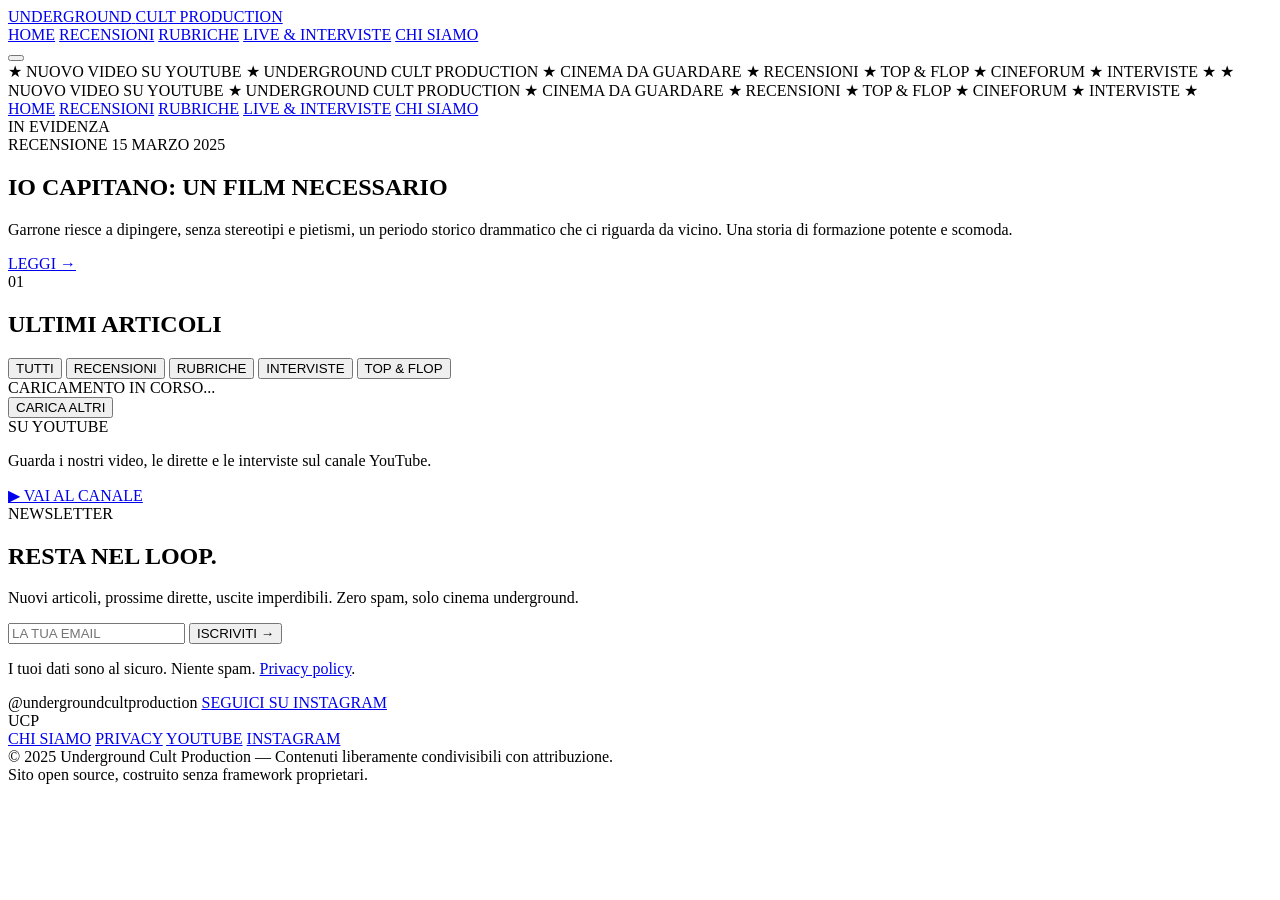
==== index.html @ 0a2b719c "Add files via upload" ====
<!DOCTYPE html>
<html lang="it">
<head>
  <meta charset="UTF-8" />
  <meta name="viewport" content="width=device-width, initial-scale=1.0" />
  <title>Underground Cult Production</title>
  <meta name="description" content="Cinema, recensioni, interviste, top e flop. Cultura cinematografica underground." />
  <link rel="stylesheet" href="css/style.css" />
  <link rel="preconnect" href="https://fonts.googleapis.com">
  <link href="https://fonts.googleapis.com/css2?family=Anton&family=Space+Mono:ital,wght@0,400;0,700;1,400&family=Bebas+Neue&display=swap" rel="stylesheet">
</head>
<body>

  <!-- HEADER -->
  <header class="site-header">
    <div class="header-inner">
      <a href="index.html" class="logo-link">
        <div class="logo-block">
          <span class="logo-top">UNDERGROUND</span>
          <span class="logo-bottom">CULT PRODUCTION</span>
        </div>
      </a>
      <nav class="main-nav">
        <a href="index.html" class="nav-link active">HOME</a>
        <a href="recensioni.html" class="nav-link">RECENSIONI</a>
        <a href="rubriche.html" class="nav-link">RUBRICHE</a>
        <a href="live.html" class="nav-link">LIVE &amp; INTERVISTE</a>
        <a href="about.html" class="nav-link">CHI SIAMO</a>
      </nav>
      <button class="hamburger" id="hamburger" aria-label="Menu">
        <span></span><span></span><span></span>
      </button>
    </div>
    <div class="ticker-wrap">
      <div class="ticker-inner" id="ticker">
        <span>★ NUOVO VIDEO SU YOUTUBE ★ UNDERGROUND CULT PRODUCTION ★ CINEMA DA GUARDARE ★ RECENSIONI ★ TOP &amp; FLOP ★ CINEFORUM ★ INTERVISTE ★ </span>
        <span>★ NUOVO VIDEO SU YOUTUBE ★ UNDERGROUND CULT PRODUCTION ★ CINEMA DA GUARDARE ★ RECENSIONI ★ TOP &amp; FLOP ★ CINEFORUM ★ INTERVISTE ★ </span>
      </div>
    </div>
  </header>

  <!-- MOBILE NAV -->
  <nav class="mobile-nav" id="mobileNav">
    <a href="index.html">HOME</a>
    <a href="recensioni.html">RECENSIONI</a>
    <a href="rubriche.html">RUBRICHE</a>
    <a href="live.html">LIVE &amp; INTERVISTE</a>
    <a href="about.html">CHI SIAMO</a>
  </nav>

  <main class="site-main">

    <!-- HERO POST (featured) -->
    <section class="hero-section" id="heroSection">
      <div class="hero-label">IN EVIDENZA</div>
      <div class="hero-content">
        <div class="hero-meta">
          <span class="tag" data-cat="recensione">RECENSIONE</span>
          <span class="hero-date" id="heroDate">15 MARZO 2025</span>
        </div>
        <h1 class="hero-title" id="heroTitle">IO CAPITANO: UN FILM NECESSARIO</h1>
        <p class="hero-excerpt" id="heroExcerpt">Garrone riesce a dipingere, senza stereotipi e pietismi, un periodo storico drammatico che ci riguarda da vicino. Una storia di formazione potente e scomoda.</p>
        <a href="#" class="btn-primary" id="heroLink">LEGGI →</a>
      </div>
      <div class="hero-number">01</div>
    </section>

    <!-- POST GRID -->
    <section class="posts-section">
      <div class="section-header">
        <h2 class="section-title">ULTIMI ARTICOLI</h2>
        <div class="section-line"></div>
      </div>
      <div class="filter-bar">
        <button class="filter-btn active" data-filter="all">TUTTI</button>
        <button class="filter-btn" data-filter="recensione">RECENSIONI</button>
        <button class="filter-btn" data-filter="rubrica">RUBRICHE</button>
        <button class="filter-btn" data-filter="intervista">INTERVISTE</button>
        <button class="filter-btn" data-filter="top-flop">TOP &amp; FLOP</button>
      </div>
      <div class="posts-grid" id="postsGrid">
        <!-- Posts inserted by JS -->
        <div class="loading-posts">CARICAMENTO IN CORSO...</div>
      </div>
      <div class="load-more-wrap">
        <button class="btn-secondary" id="loadMoreBtn">CARICA ALTRI</button>
      </div>
    </section>

    <!-- YOUTUBE SECTION -->
    <section class="yt-section">
      <div class="yt-label">SU YOUTUBE</div>
      <div class="yt-content">
        <p class="yt-cta">Guarda i nostri video, le dirette e le interviste sul canale YouTube.</p>
        <a href="https://www.youtube.com/@undergroundcultproduction" target="_blank" rel="noopener" class="btn-primary yt-btn">
          ▶ VAI AL CANALE
        </a>
      </div>
    </section>

    <!-- NEWSLETTER SECTION -->
    <section class="newsletter-section" id="newsletter">
      <div class="newsletter-inner">
        <div class="nl-label">NEWSLETTER</div>
        <h2 class="nl-title">RESTA NEL LOOP.</h2>
        <p class="nl-text">Nuovi articoli, prossime dirette, uscite imperdibili. Zero spam, solo cinema underground.</p>
        <!-- Mailchimp embed goes here — sostituisci con il tuo form Mailchimp -->
        <div id="mc_embed_signup">
          <form action="MAILCHIMP_ACTION_URL" method="post" id="mc-embedded-subscribe-form" name="mc-embedded-subscribe-form" class="nl-form" target="_blank" novalidate>
            <input type="email" name="EMAIL" class="nl-input" id="mce-EMAIL" placeholder="LA TUA EMAIL" required>
            <!-- Anti-bot honeypot -->
            <div style="position:absolute;left:-5000px;" aria-hidden="true">
              <input type="text" name="b_XXXX_XXXX" tabindex="-1" value="">
            </div>
            <button type="submit" class="btn-primary nl-submit">ISCRIVITI →</button>
          </form>
          <p class="nl-privacy">I tuoi dati sono al sicuro. Niente spam. <a href="privacy.html">Privacy policy</a>.</p>
        </div>
      </div>
    </section>

    <!-- INSTAGRAM SECTION -->
    <section class="ig-section">
      <div class="ig-inner">
        <span class="ig-handle">@undergroundcultproduction</span>
        <a href="https://instagram.com/underground.cult.production/" target="_blank" rel="noopener" class="btn-secondary">SEGUICI SU INSTAGRAM</a>
      </div>
    </section>

  </main>

  <!-- FOOTER -->
  <footer class="site-footer">
    <div class="footer-inner">
      <div class="footer-logo">UCP</div>
      <div class="footer-links">
        <a href="about.html">CHI SIAMO</a>
        <a href="privacy.html">PRIVACY</a>
        <a href="https://www.youtube.com/@undergroundcultproduction" target="_blank">YOUTUBE</a>
        <a href="https://instagram.com/underground.cult.production/" target="_blank">INSTAGRAM</a>
      </div>
      <div class="footer-copy">
        © 2025 Underground Cult Production — Contenuti liberamente condivisibili con attribuzione.<br>
        <span class="footer-oss">Sito open source, costruito senza framework proprietari.</span>
      </div>
    </div>
  </footer>

  <script src="js/posts.js"></script>
  <script src="js/main.js"></script>
</body>
</html>
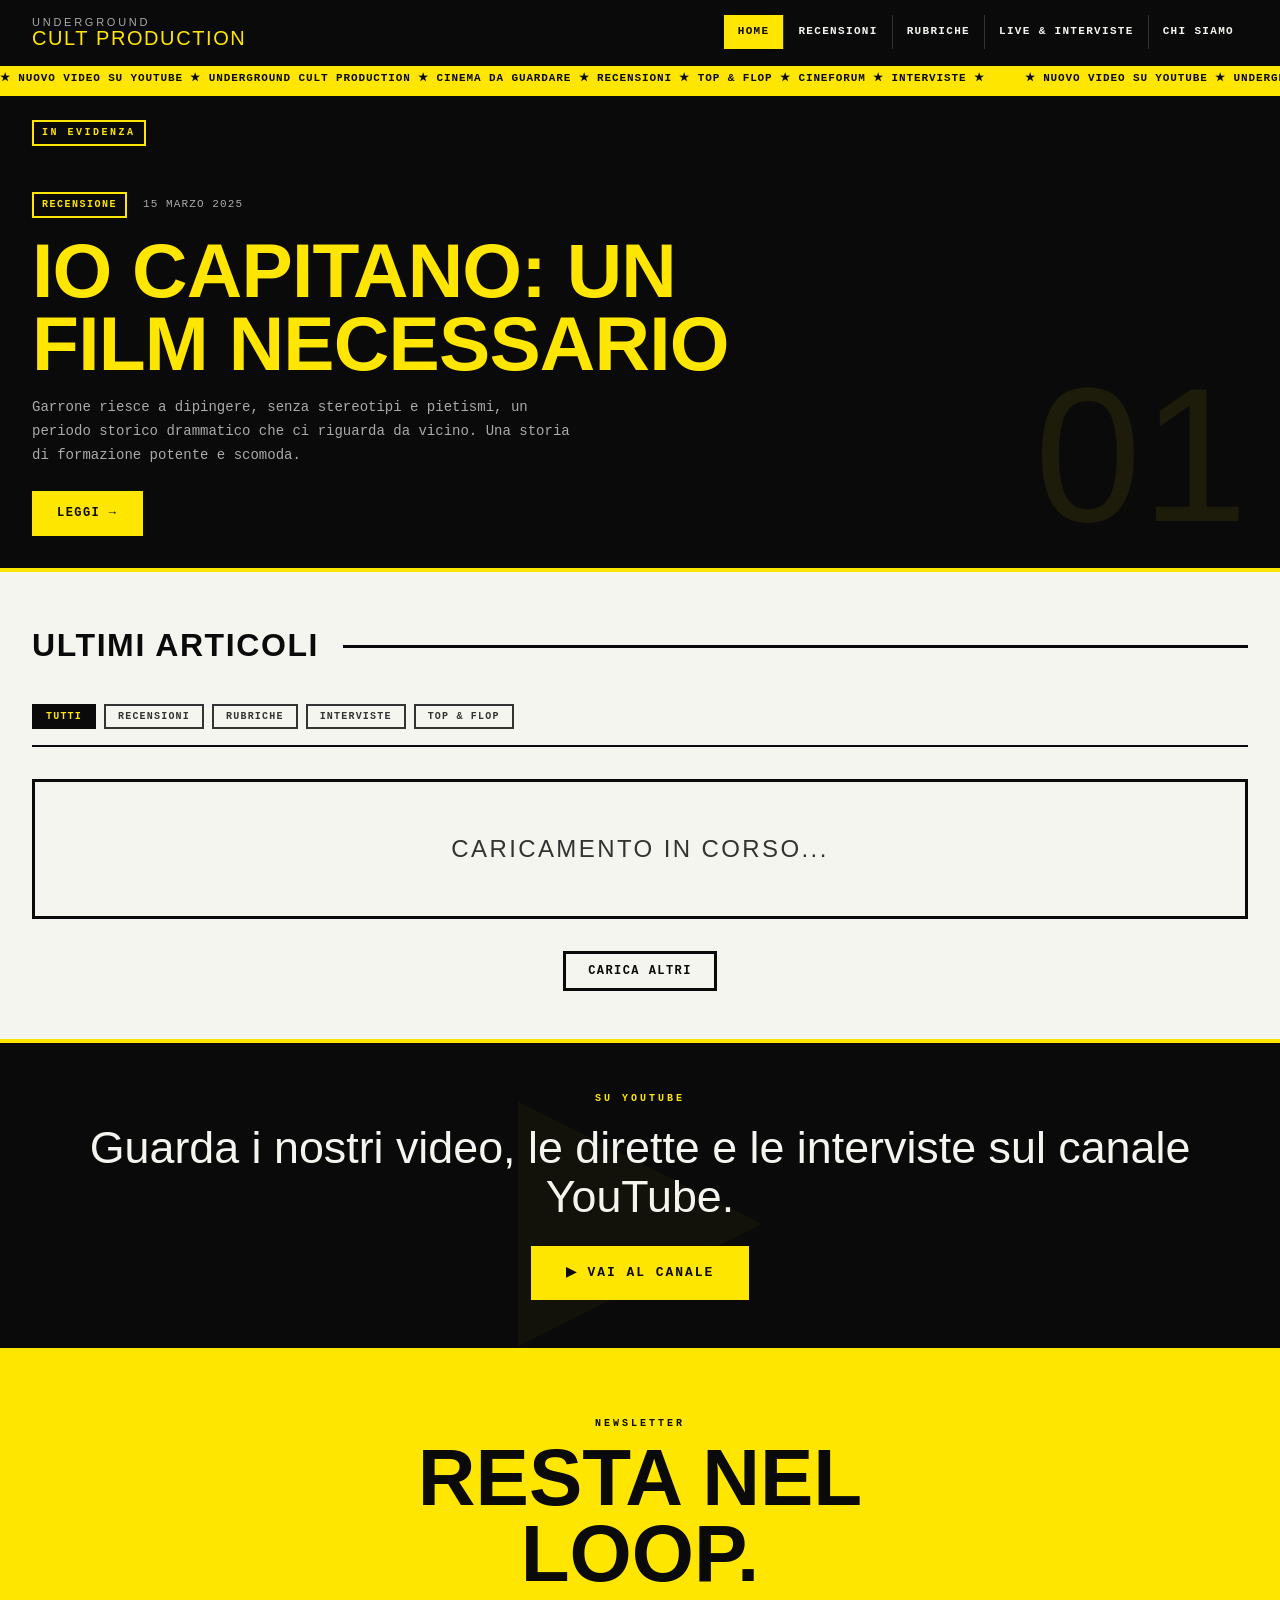
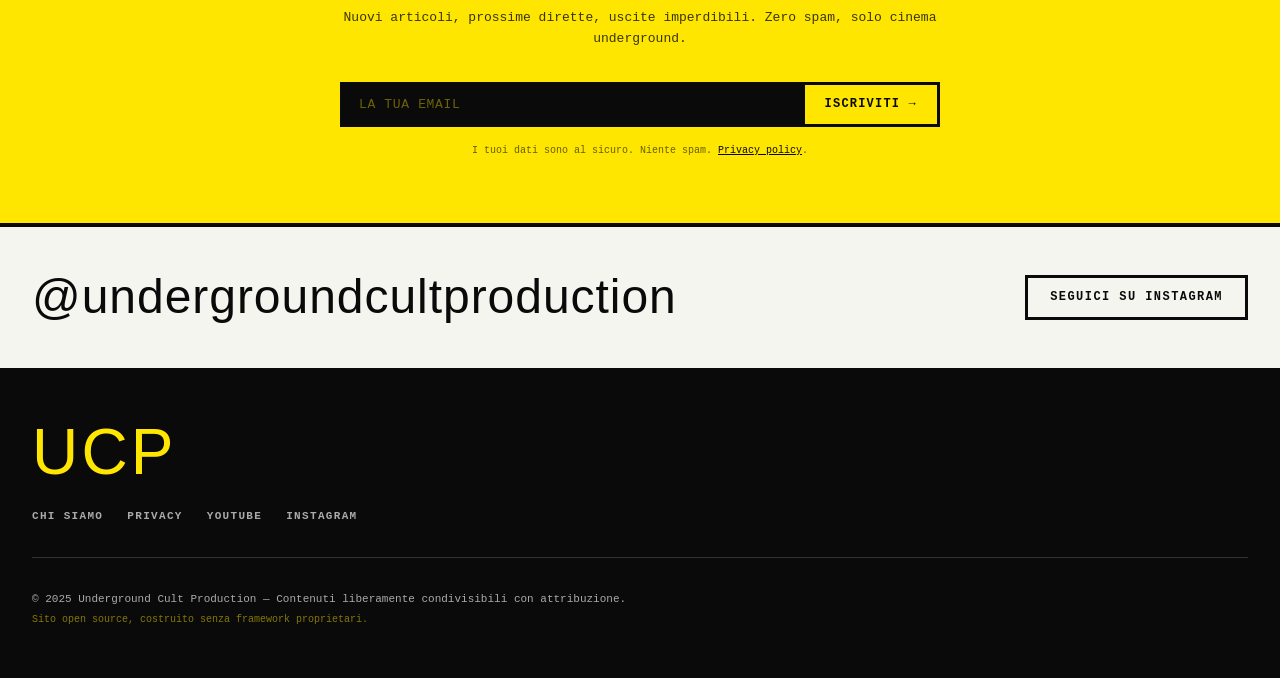
==== commit 617f733c: "Fix stylesheet link path in index.html" ====
--- a/index.html
+++ b/index.html
@@ -5,7 +5,7 @@
   <meta name="viewport" content="width=device-width, initial-scale=1.0" />
   <title>Underground Cult Production</title>
   <meta name="description" content="Cinema, recensioni, interviste, top e flop. Cultura cinematografica underground." />
-  <link rel="stylesheet" href="css/style.css" />
+  <link rel="stylesheet" href="style.css" />
   <link rel="preconnect" href="https://fonts.googleapis.com">
   <link href="https://fonts.googleapis.com/css2?family=Anton&family=Space+Mono:ital,wght@0,400;0,700;1,400&family=Bebas+Neue&display=swap" rel="stylesheet">
 </head>
--- a/style.css
+++ b/style.css
@@ -0,0 +1,943 @@
+/* ============================================
+   UNDERGROUND CULT PRODUCTION — STYLESHEET
+   Stile: Factory Records / Fanzine / Brutalist
+   Colori: Giallo #FFE600, Nero #0A0A0A, Bianco #F5F5F0
+   ============================================ */
+
+:root {
+  --yellow: #FFE600;
+  --yellow-dark: #E6CE00;
+  --black: #0A0A0A;
+  --white: #F5F5F0;
+  --grey: #1A1A1A;
+  --grey-mid: #333333;
+  --grey-light: #AAAAAA;
+  --font-display: 'Anton', 'Bebas Neue', impact, sans-serif;
+  --font-mono: 'Space Mono', 'Courier New', monospace;
+  --border: 3px solid var(--black);
+  --transition: 0.18s cubic-bezier(0.25, 0.46, 0.45, 0.94);
+}
+
+*, *::before, *::after {
+  box-sizing: border-box;
+  margin: 0;
+  padding: 0;
+}
+
+html {
+  scroll-behavior: smooth;
+}
+
+body {
+  background-color: var(--white);
+  color: var(--black);
+  font-family: var(--font-mono);
+  font-size: 15px;
+  line-height: 1.6;
+  overflow-x: hidden;
+}
+
+a {
+  color: inherit;
+  text-decoration: none;
+}
+
+img {
+  max-width: 100%;
+  display: block;
+}
+
+/* ============================================
+   HEADER
+   ============================================ */
+
+.site-header {
+  position: sticky;
+  top: 0;
+  z-index: 100;
+  background: var(--black);
+  border-bottom: 4px solid var(--yellow);
+}
+
+.header-inner {
+  display: flex;
+  align-items: center;
+  justify-content: space-between;
+  padding: 0 2rem;
+  height: 64px;
+  max-width: 1400px;
+  margin: 0 auto;
+}
+
+.logo-link {
+  text-decoration: none;
+  flex-shrink: 0;
+}
+
+.logo-block {
+  display: flex;
+  flex-direction: column;
+  line-height: 1;
+}
+
+.logo-top {
+  font-family: var(--font-display);
+  font-size: 11px;
+  letter-spacing: 0.25em;
+  color: var(--grey-light);
+}
+
+.logo-bottom {
+  font-family: var(--font-display);
+  font-size: 20px;
+  letter-spacing: 0.08em;
+  color: var(--yellow);
+}
+
+.main-nav {
+  display: flex;
+  gap: 0;
+  align-items: center;
+}
+
+.nav-link {
+  font-family: var(--font-mono);
+  font-size: 11px;
+  font-weight: 700;
+  letter-spacing: 0.12em;
+  color: var(--white);
+  padding: 8px 14px;
+  transition: background var(--transition), color var(--transition);
+  border-left: 1px solid var(--grey-mid);
+  white-space: nowrap;
+}
+
+.nav-link:first-child { border-left: none; }
+
+.nav-link:hover,
+.nav-link.active {
+  background: var(--yellow);
+  color: var(--black);
+}
+
+.hamburger {
+  display: none;
+  flex-direction: column;
+  gap: 5px;
+  background: none;
+  border: none;
+  cursor: pointer;
+  padding: 6px;
+}
+
+.hamburger span {
+  display: block;
+  width: 24px;
+  height: 2px;
+  background: var(--yellow);
+}
+
+/* TICKER */
+.ticker-wrap {
+  overflow: hidden;
+  background: var(--yellow);
+  height: 28px;
+  display: flex;
+  align-items: center;
+  border-top: 2px solid var(--black);
+}
+
+.ticker-inner {
+  display: flex;
+  white-space: nowrap;
+  animation: ticker 30s linear infinite;
+}
+
+.ticker-inner span {
+  font-family: var(--font-mono);
+  font-size: 11px;
+  font-weight: 700;
+  letter-spacing: 0.08em;
+  color: var(--black);
+  padding-right: 40px;
+}
+
+@keyframes ticker {
+  0%   { transform: translateX(0); }
+  100% { transform: translateX(-50%); }
+}
+
+/* MOBILE NAV */
+.mobile-nav {
+  display: none;
+  flex-direction: column;
+  background: var(--black);
+  border-bottom: 3px solid var(--yellow);
+  position: fixed;
+  top: 96px;
+  left: 0;
+  right: 0;
+  z-index: 99;
+}
+
+.mobile-nav.open {
+  display: flex;
+}
+
+.mobile-nav a {
+  font-family: var(--font-mono);
+  font-size: 13px;
+  font-weight: 700;
+  letter-spacing: 0.1em;
+  color: var(--white);
+  padding: 16px 2rem;
+  border-bottom: 1px solid var(--grey-mid);
+}
+
+.mobile-nav a:hover {
+  background: var(--yellow);
+  color: var(--black);
+}
+
+/* ============================================
+   HERO SECTION
+   ============================================ */
+
+.hero-section {
+  background: var(--black);
+  color: var(--white);
+  padding: 3rem 2rem 2rem;
+  max-width: 1400px;
+  margin: 0 auto;
+  display: grid;
+  grid-template-columns: 1fr auto;
+  align-items: end;
+  gap: 2rem;
+  position: relative;
+  border-bottom: 4px solid var(--yellow);
+  min-height: 320px;
+}
+
+.hero-label {
+  position: absolute;
+  top: 1.5rem;
+  left: 2rem;
+  font-family: var(--font-mono);
+  font-size: 10px;
+  font-weight: 700;
+  letter-spacing: 0.25em;
+  color: var(--yellow);
+  border: 2px solid var(--yellow);
+  padding: 3px 8px;
+}
+
+.hero-content {
+  padding-top: 3rem;
+}
+
+.hero-meta {
+  display: flex;
+  align-items: center;
+  gap: 1rem;
+  margin-bottom: 1rem;
+}
+
+.hero-date {
+  font-family: var(--font-mono);
+  font-size: 11px;
+  color: var(--grey-light);
+  letter-spacing: 0.1em;
+}
+
+.hero-title {
+  font-family: var(--font-display);
+  font-size: clamp(2.5rem, 6vw, 5rem);
+  line-height: 0.95;
+  letter-spacing: -0.01em;
+  color: var(--yellow);
+  margin-bottom: 1rem;
+  max-width: 700px;
+}
+
+.hero-excerpt {
+  font-family: var(--font-mono);
+  font-size: 14px;
+  line-height: 1.7;
+  color: var(--grey-light);
+  max-width: 560px;
+  margin-bottom: 1.5rem;
+}
+
+.hero-number {
+  font-family: var(--font-display);
+  font-size: clamp(6rem, 15vw, 13rem);
+  line-height: 0.85;
+  color: rgba(255, 230, 0, 0.08);
+  user-select: none;
+  flex-shrink: 0;
+}
+
+/* ============================================
+   BUTTONS
+   ============================================ */
+
+.btn-primary {
+  display: inline-block;
+  font-family: var(--font-mono);
+  font-size: 12px;
+  font-weight: 700;
+  letter-spacing: 0.12em;
+  background: var(--yellow);
+  color: var(--black);
+  padding: 10px 22px;
+  border: 3px solid var(--yellow);
+  cursor: pointer;
+  transition: background var(--transition), color var(--transition);
+  text-decoration: none;
+}
+
+.btn-primary:hover {
+  background: var(--black);
+  color: var(--yellow);
+}
+
+.btn-secondary {
+  display: inline-block;
+  font-family: var(--font-mono);
+  font-size: 12px;
+  font-weight: 700;
+  letter-spacing: 0.12em;
+  background: transparent;
+  color: var(--black);
+  padding: 10px 22px;
+  border: 3px solid var(--black);
+  cursor: pointer;
+  transition: background var(--transition), color var(--transition);
+  text-decoration: none;
+}
+
+.btn-secondary:hover {
+  background: var(--black);
+  color: var(--yellow);
+}
+
+/* ============================================
+   TAGS / CATEGORIE
+   ============================================ */
+
+.tag {
+  display: inline-block;
+  font-family: var(--font-mono);
+  font-size: 10px;
+  font-weight: 700;
+  letter-spacing: 0.15em;
+  padding: 3px 8px;
+  border: 2px solid currentColor;
+}
+
+.tag[data-cat="recensione"] { color: var(--yellow); border-color: var(--yellow); }
+.tag[data-cat="rubrica"]    { color: #00CFFF; border-color: #00CFFF; }
+.tag[data-cat="intervista"] { color: #FF6B6B; border-color: #FF6B6B; }
+.tag[data-cat="top-flop"]   { color: #7CFC00; border-color: #7CFC00; }
+.tag[data-cat="live"]       { color: #FF8C00; border-color: #FF8C00; }
+
+/* on white backgrounds */
+.posts-grid .tag[data-cat="recensione"] { color: var(--black); background: var(--yellow); border-color: var(--black); }
+.posts-grid .tag[data-cat="rubrica"]    { color: var(--white); background: #0088AA; border-color: #005577; }
+.posts-grid .tag[data-cat="intervista"] { color: var(--white); background: #CC2222; border-color: #881111; }
+.posts-grid .tag[data-cat="top-flop"]  { color: var(--black); background: #7CFC00; border-color: #448800; }
+.posts-grid .tag[data-cat="live"]      { color: var(--white); background: #CC6600; border-color: #884400; }
+
+/* ============================================
+   POSTS SECTION
+   ============================================ */
+
+.posts-section {
+  max-width: 1400px;
+  margin: 0 auto;
+  padding: 3rem 2rem;
+}
+
+.section-header {
+  display: flex;
+  align-items: center;
+  gap: 1.5rem;
+  margin-bottom: 2rem;
+}
+
+.section-title {
+  font-family: var(--font-display);
+  font-size: 2rem;
+  letter-spacing: 0.05em;
+  white-space: nowrap;
+  flex-shrink: 0;
+}
+
+.section-line {
+  flex: 1;
+  height: 3px;
+  background: var(--black);
+}
+
+/* FILTER BAR */
+.filter-bar {
+  display: flex;
+  flex-wrap: wrap;
+  gap: 8px;
+  margin-bottom: 2rem;
+  border-bottom: 2px solid var(--black);
+  padding-bottom: 1rem;
+}
+
+.filter-btn {
+  font-family: var(--font-mono);
+  font-size: 10px;
+  font-weight: 700;
+  letter-spacing: 0.12em;
+  background: none;
+  border: 2px solid var(--grey-mid);
+  color: var(--grey-mid);
+  padding: 5px 12px;
+  cursor: pointer;
+  transition: all var(--transition);
+}
+
+.filter-btn:hover,
+.filter-btn.active {
+  background: var(--black);
+  color: var(--yellow);
+  border-color: var(--black);
+}
+
+/* POSTS GRID */
+.posts-grid {
+  display: grid;
+  grid-template-columns: repeat(auto-fill, minmax(300px, 1fr));
+  gap: 0;
+  border: 3px solid var(--black);
+}
+
+.post-card {
+  border: 1px solid var(--black);
+  background: var(--white);
+  display: flex;
+  flex-direction: column;
+  transition: background var(--transition);
+  cursor: pointer;
+}
+
+.post-card:hover {
+  background: var(--yellow);
+}
+
+.post-card:hover .post-title {
+  color: var(--black);
+}
+
+.post-card:hover .post-excerpt {
+  color: var(--black);
+}
+
+.post-img-wrap {
+  aspect-ratio: 16/9;
+  overflow: hidden;
+  background: var(--grey);
+  border-bottom: 2px solid var(--black);
+  position: relative;
+}
+
+.post-img-wrap img {
+  width: 100%;
+  height: 100%;
+  object-fit: cover;
+  transition: transform 0.4s ease;
+}
+
+.post-card:hover .post-img-wrap img {
+  transform: scale(1.04);
+}
+
+.post-img-placeholder {
+  width: 100%;
+  height: 100%;
+  display: flex;
+  align-items: center;
+  justify-content: center;
+  font-family: var(--font-display);
+  font-size: 4rem;
+  color: var(--yellow);
+  background: var(--black);
+  letter-spacing: 0.05em;
+}
+
+.post-body {
+  padding: 1.2rem;
+  flex: 1;
+  display: flex;
+  flex-direction: column;
+  gap: 0.5rem;
+}
+
+.post-meta {
+  display: flex;
+  align-items: center;
+  justify-content: space-between;
+  gap: 0.5rem;
+}
+
+.post-date {
+  font-family: var(--font-mono);
+  font-size: 10px;
+  letter-spacing: 0.08em;
+  color: var(--grey-mid);
+}
+
+.post-title {
+  font-family: var(--font-display);
+  font-size: 1.35rem;
+  line-height: 1.1;
+  letter-spacing: 0.02em;
+  flex: 1;
+}
+
+.post-excerpt {
+  font-family: var(--font-mono);
+  font-size: 12px;
+  line-height: 1.6;
+  color: var(--grey-mid);
+  display: -webkit-box;
+  -webkit-line-clamp: 3;
+  -webkit-box-orient: vertical;
+  overflow: hidden;
+}
+
+.post-footer {
+  padding: 0.8rem 1.2rem;
+  border-top: 2px solid var(--black);
+  display: flex;
+  justify-content: flex-end;
+}
+
+.post-read-link {
+  font-family: var(--font-mono);
+  font-size: 11px;
+  font-weight: 700;
+  letter-spacing: 0.1em;
+  color: var(--black);
+  transition: color var(--transition);
+}
+
+.post-card:hover .post-read-link {
+  color: var(--black);
+}
+
+.loading-posts {
+  grid-column: 1 / -1;
+  padding: 3rem;
+  text-align: center;
+  font-family: var(--font-display);
+  font-size: 1.5rem;
+  letter-spacing: 0.1em;
+  color: var(--grey-mid);
+  animation: blink 1.2s infinite;
+}
+
+@keyframes blink { 0%,100%{opacity:1} 50%{opacity:0.3} }
+
+.load-more-wrap {
+  margin-top: 2rem;
+  text-align: center;
+}
+
+/* ============================================
+   YOUTUBE SECTION
+   ============================================ */
+
+.yt-section {
+  background: var(--black);
+  border-top: 4px solid var(--yellow);
+  border-bottom: 4px solid var(--yellow);
+  padding: 3rem 2rem;
+  text-align: center;
+  position: relative;
+  overflow: hidden;
+}
+
+.yt-label {
+  font-family: var(--font-mono);
+  font-size: 10px;
+  font-weight: 700;
+  letter-spacing: 0.3em;
+  color: var(--yellow);
+  margin-bottom: 1rem;
+}
+
+.yt-section::before {
+  content: "▶";
+  position: absolute;
+  font-size: 20rem;
+  color: rgba(255,230,0,0.03);
+  top: 50%;
+  left: 50%;
+  transform: translate(-50%,-50%);
+  pointer-events: none;
+  font-family: sans-serif;
+}
+
+.yt-content {
+  position: relative;
+  z-index: 1;
+}
+
+.yt-cta {
+  font-family: var(--font-display);
+  font-size: clamp(1.5rem, 4vw, 2.8rem);
+  color: var(--white);
+  margin-bottom: 1.5rem;
+  line-height: 1.1;
+}
+
+.yt-btn {
+  font-size: 13px;
+  padding: 14px 32px;
+  letter-spacing: 0.15em;
+}
+
+/* ============================================
+   NEWSLETTER
+   ============================================ */
+
+.newsletter-section {
+  background: var(--yellow);
+  padding: 4rem 2rem;
+  border-bottom: 4px solid var(--black);
+}
+
+.newsletter-inner {
+  max-width: 600px;
+  margin: 0 auto;
+  text-align: center;
+}
+
+.nl-label {
+  font-family: var(--font-mono);
+  font-size: 10px;
+  font-weight: 700;
+  letter-spacing: 0.3em;
+  color: var(--black);
+  margin-bottom: 0.5rem;
+}
+
+.nl-title {
+  font-family: var(--font-display);
+  font-size: clamp(2.5rem, 7vw, 5rem);
+  color: var(--black);
+  line-height: 0.95;
+  margin-bottom: 1rem;
+}
+
+.nl-text {
+  font-family: var(--font-mono);
+  font-size: 13px;
+  color: var(--black);
+  margin-bottom: 2rem;
+  opacity: 0.8;
+}
+
+.nl-form {
+  display: flex;
+  gap: 0;
+  border: 3px solid var(--black);
+  overflow: hidden;
+}
+
+.nl-input {
+  flex: 1;
+  font-family: var(--font-mono);
+  font-size: 13px;
+  padding: 12px 16px;
+  border: none;
+  background: var(--black);
+  color: var(--yellow);
+  outline: none;
+  letter-spacing: 0.05em;
+}
+
+.nl-input::placeholder { color: rgba(255,230,0,0.4); }
+
+.nl-submit {
+  border: none;
+  padding: 12px 20px;
+  font-size: 12px;
+  letter-spacing: 0.1em;
+  cursor: pointer;
+  flex-shrink: 0;
+}
+
+.nl-privacy {
+  font-family: var(--font-mono);
+  font-size: 10px;
+  color: rgba(0,0,0,0.6);
+  margin-top: 1rem;
+}
+
+.nl-privacy a {
+  text-decoration: underline;
+  color: var(--black);
+}
+
+/* ============================================
+   INSTAGRAM SECTION
+   ============================================ */
+
+.ig-section {
+  background: var(--white);
+  padding: 2rem;
+  border-bottom: 4px solid var(--black);
+}
+
+.ig-inner {
+  max-width: 1400px;
+  margin: 0 auto;
+  display: flex;
+  align-items: center;
+  justify-content: space-between;
+  gap: 1rem;
+  flex-wrap: wrap;
+}
+
+.ig-handle {
+  font-family: var(--font-display);
+  font-size: clamp(1.5rem, 4vw, 3rem);
+  letter-spacing: 0.02em;
+}
+
+/* ============================================
+   FOOTER
+   ============================================ */
+
+.site-footer {
+  background: var(--black);
+  color: var(--white);
+  padding: 3rem 2rem;
+}
+
+.footer-inner {
+  max-width: 1400px;
+  margin: 0 auto;
+}
+
+.footer-logo {
+  font-family: var(--font-display);
+  font-size: 4rem;
+  color: var(--yellow);
+  line-height: 1;
+  margin-bottom: 1.5rem;
+  letter-spacing: 0.05em;
+}
+
+.footer-links {
+  display: flex;
+  flex-wrap: wrap;
+  gap: 1.5rem;
+  margin-bottom: 2rem;
+  border-bottom: 1px solid var(--grey-mid);
+  padding-bottom: 2rem;
+}
+
+.footer-links a {
+  font-family: var(--font-mono);
+  font-size: 11px;
+  font-weight: 700;
+  letter-spacing: 0.12em;
+  color: var(--grey-light);
+  transition: color var(--transition);
+}
+
+.footer-links a:hover { color: var(--yellow); }
+
+.footer-copy {
+  font-family: var(--font-mono);
+  font-size: 11px;
+  color: var(--grey-light);
+  line-height: 1.8;
+}
+
+.footer-oss {
+  color: rgba(255,230,0,0.5);
+  font-size: 10px;
+}
+
+/* ============================================
+   POST PAGE
+   ============================================ */
+
+.post-page {
+  max-width: 760px;
+  margin: 0 auto;
+  padding: 3rem 2rem 5rem;
+}
+
+.post-page-header {
+  margin-bottom: 2.5rem;
+  border-bottom: 3px solid var(--black);
+  padding-bottom: 2rem;
+}
+
+.post-page-meta {
+  display: flex;
+  align-items: center;
+  gap: 1rem;
+  margin-bottom: 1rem;
+  flex-wrap: wrap;
+}
+
+.post-page-date {
+  font-family: var(--font-mono);
+  font-size: 11px;
+  color: var(--grey-mid);
+  letter-spacing: 0.08em;
+}
+
+.post-page-title {
+  font-family: var(--font-display);
+  font-size: clamp(2rem, 6vw, 4.5rem);
+  line-height: 0.95;
+  letter-spacing: -0.01em;
+  margin-bottom: 1rem;
+}
+
+.post-page-excerpt {
+  font-family: var(--font-mono);
+  font-size: 14px;
+  line-height: 1.7;
+  color: var(--grey-mid);
+  font-style: italic;
+}
+
+.post-page-image {
+  width: 100%;
+  aspect-ratio: 16/9;
+  object-fit: cover;
+  border: 3px solid var(--black);
+  margin: 2rem 0;
+}
+
+.post-page-content {
+  font-family: var(--font-mono);
+  font-size: 14px;
+  line-height: 1.9;
+  color: var(--black);
+}
+
+.post-page-content p { margin-bottom: 1.5em; }
+
+.post-page-content h2 {
+  font-family: var(--font-display);
+  font-size: 2rem;
+  margin: 2rem 0 0.5rem;
+  border-left: 5px solid var(--yellow);
+  padding-left: 1rem;
+}
+
+.post-page-content h3 {
+  font-family: var(--font-display);
+  font-size: 1.4rem;
+  margin: 1.5rem 0 0.5rem;
+}
+
+.post-page-content blockquote {
+  border-left: 5px solid var(--yellow);
+  background: var(--black);
+  color: var(--yellow);
+  padding: 1.2rem 1.5rem;
+  margin: 2rem 0;
+  font-style: italic;
+}
+
+.post-page-content .video-embed {
+  margin: 2rem 0;
+  aspect-ratio: 16/9;
+  position: relative;
+}
+
+.post-page-content .video-embed iframe {
+  width: 100%;
+  height: 100%;
+  border: 3px solid var(--black);
+}
+
+.post-page-content .rating {
+  display: inline-flex;
+  align-items: center;
+  gap: 4px;
+  font-family: var(--font-display);
+  font-size: 1.5rem;
+  background: var(--black);
+  color: var(--yellow);
+  padding: 8px 16px;
+  margin: 1rem 0;
+  border: 3px solid var(--yellow);
+}
+
+.back-link {
+  font-family: var(--font-mono);
+  font-size: 12px;
+  font-weight: 700;
+  letter-spacing: 0.1em;
+  color: var(--black);
+  display: inline-flex;
+  align-items: center;
+  gap: 6px;
+  margin-bottom: 2rem;
+  border-bottom: 2px solid var(--black);
+  padding-bottom: 2px;
+  transition: gap var(--transition);
+}
+
+.back-link:hover { gap: 12px; }
+
+/* ============================================
+   RESPONSIVE
+   ============================================ */
+
+@media (max-width: 768px) {
+  .main-nav { display: none; }
+  .hamburger { display: flex; }
+
+  .hero-section {
+    grid-template-columns: 1fr;
+    min-height: auto;
+  }
+  .hero-number { display: none; }
+
+  .posts-grid {
+    grid-template-columns: 1fr;
+  }
+
+  .nl-form {
+    flex-direction: column;
+  }
+
+  .ig-inner {
+    flex-direction: column;
+    text-align: center;
+  }
+
+  .section-header {
+    flex-direction: column;
+    align-items: flex-start;
+    gap: 0.5rem;
+  }
+
+  .footer-links {
+    flex-direction: column;
+    gap: 1rem;
+  }
+}
+
+@media (max-width: 480px) {
+  .header-inner { padding: 0 1rem; }
+  .posts-section { padding: 2rem 1rem; }
+  .hero-section { padding: 2rem 1rem 1.5rem; }
+}
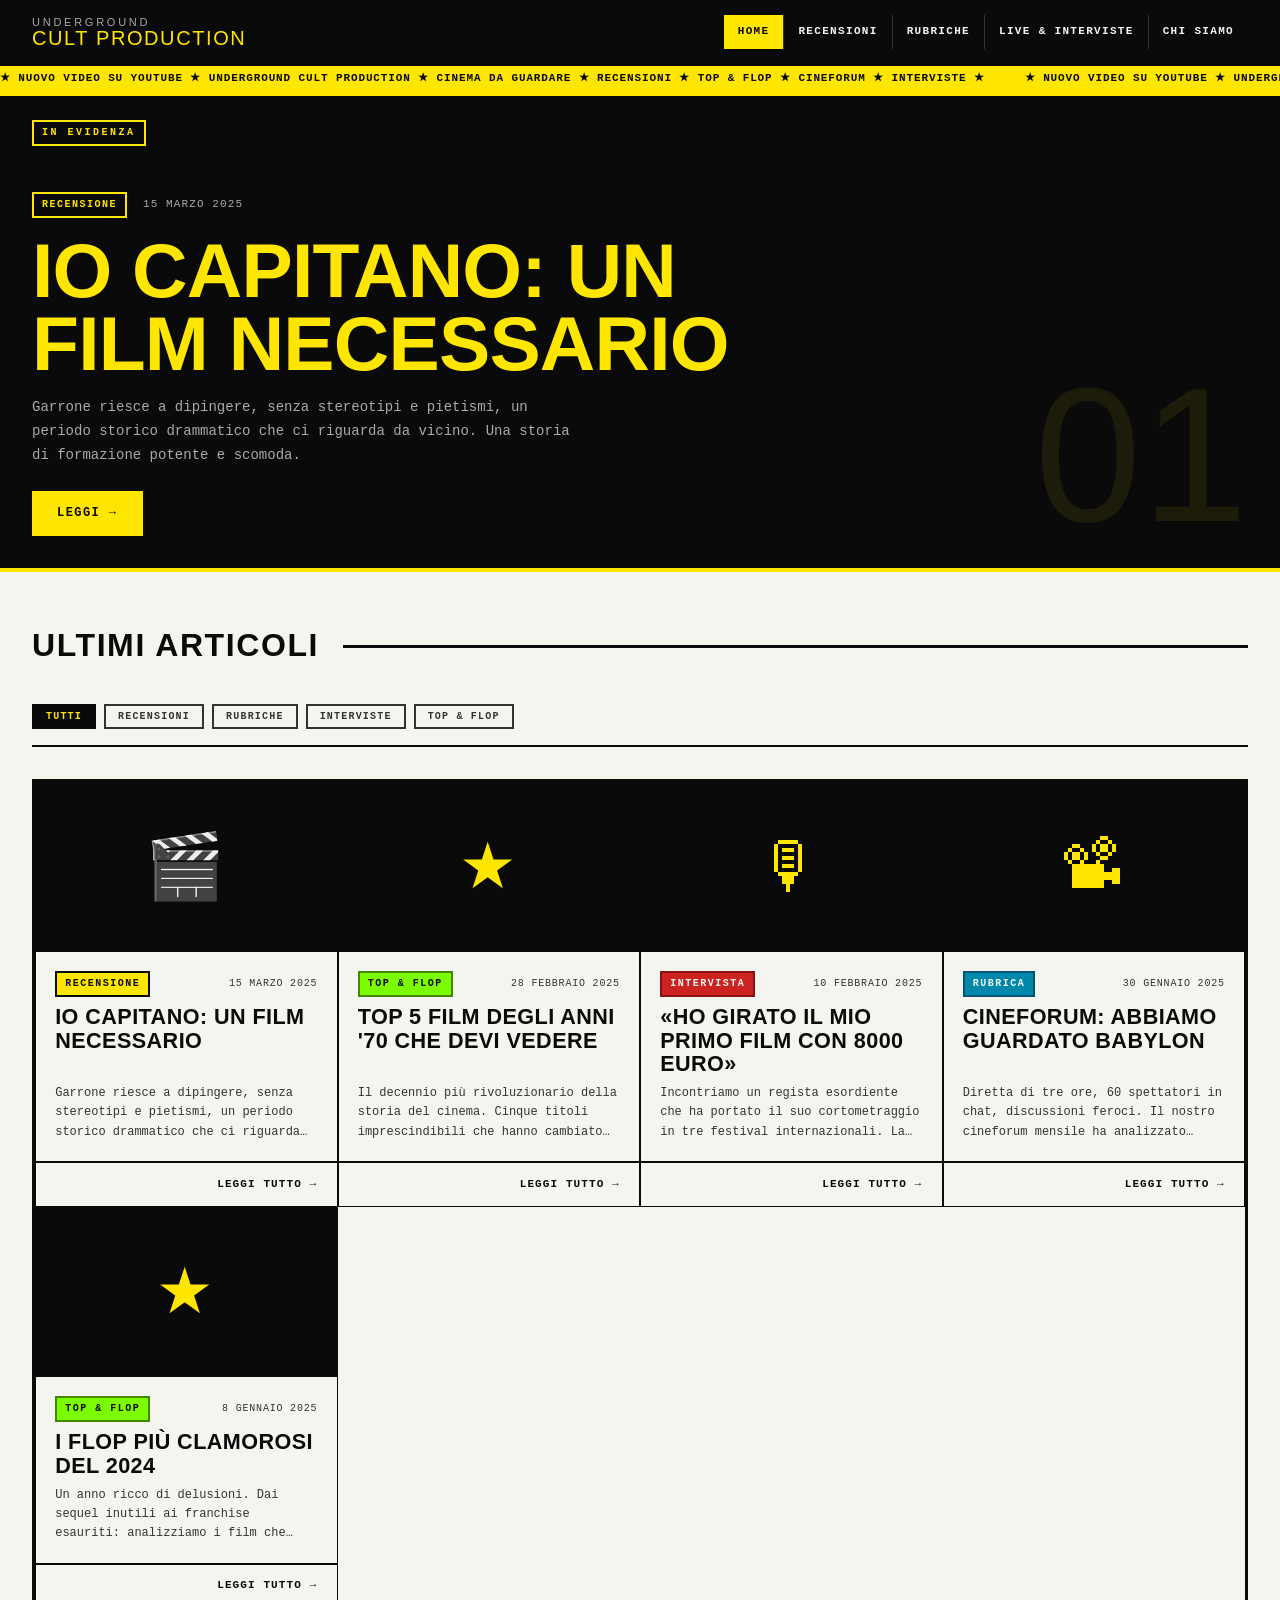
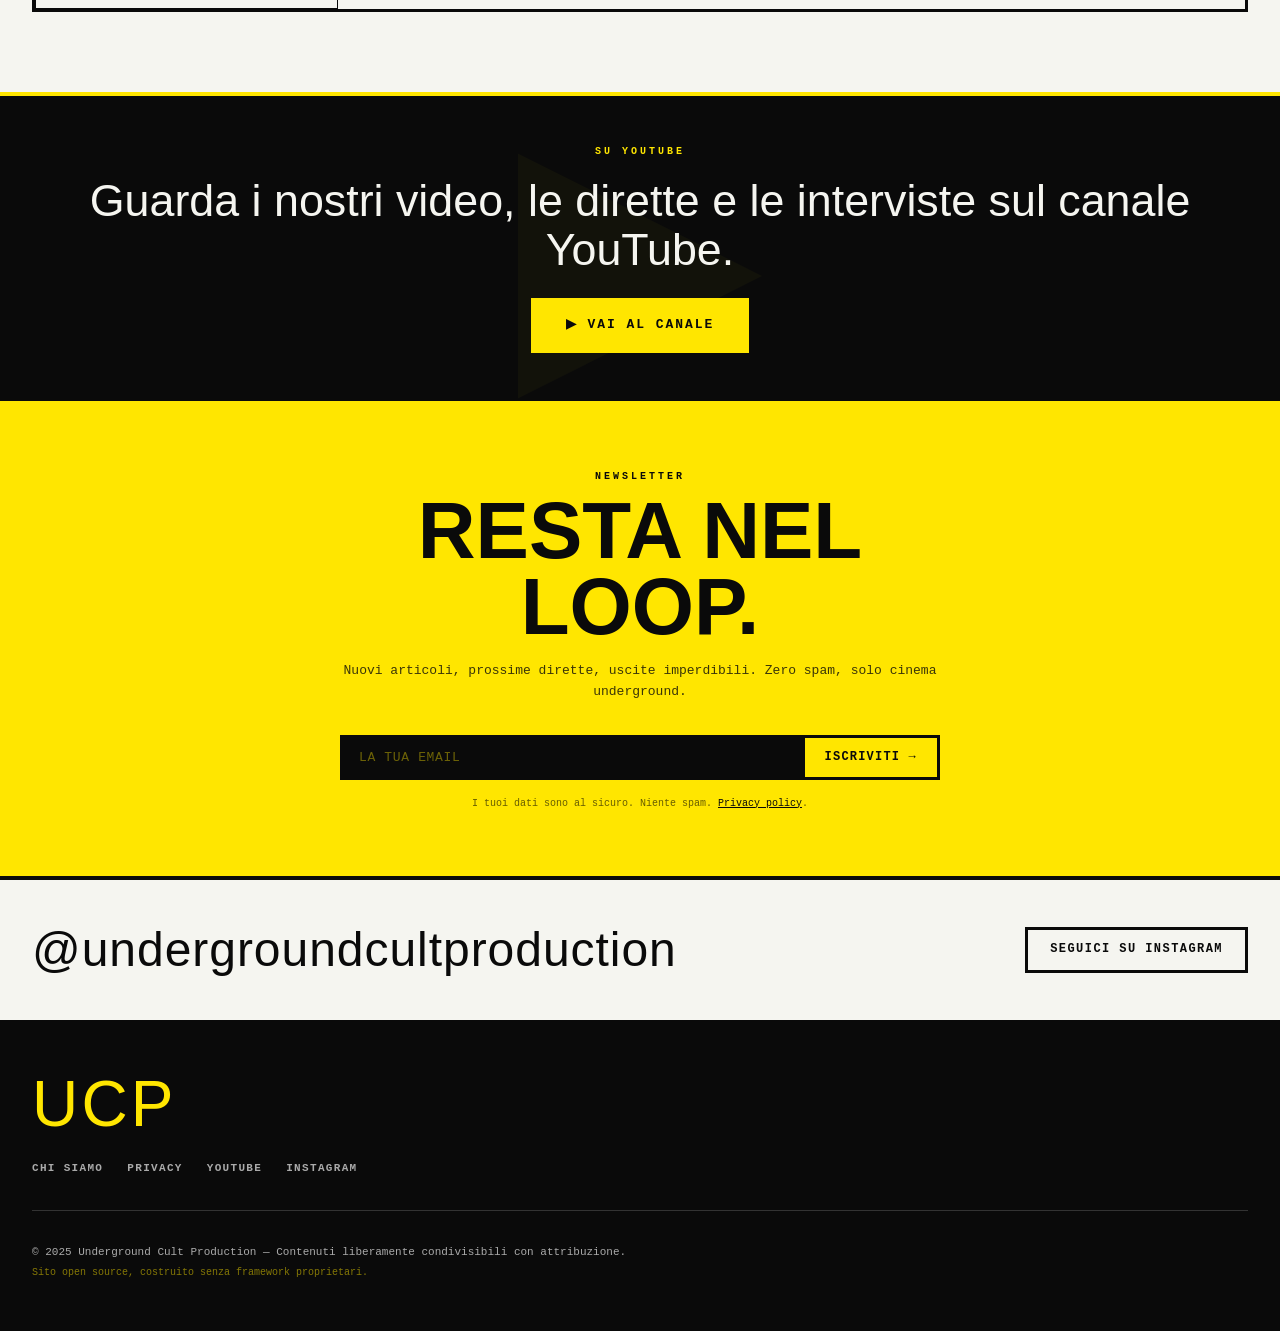
==== commit 065ed62b: "Update script source paths in index.html" ====
--- a/index.html
+++ b/index.html
@@ -146,7 +146,7 @@
     </div>
   </footer>
 
-  <script src="js/posts.js"></script>
-  <script src="js/main.js"></script>
+  <script src="posts.js"></script>
+  <script src="main.js"></script>
 </body>
 </html>
